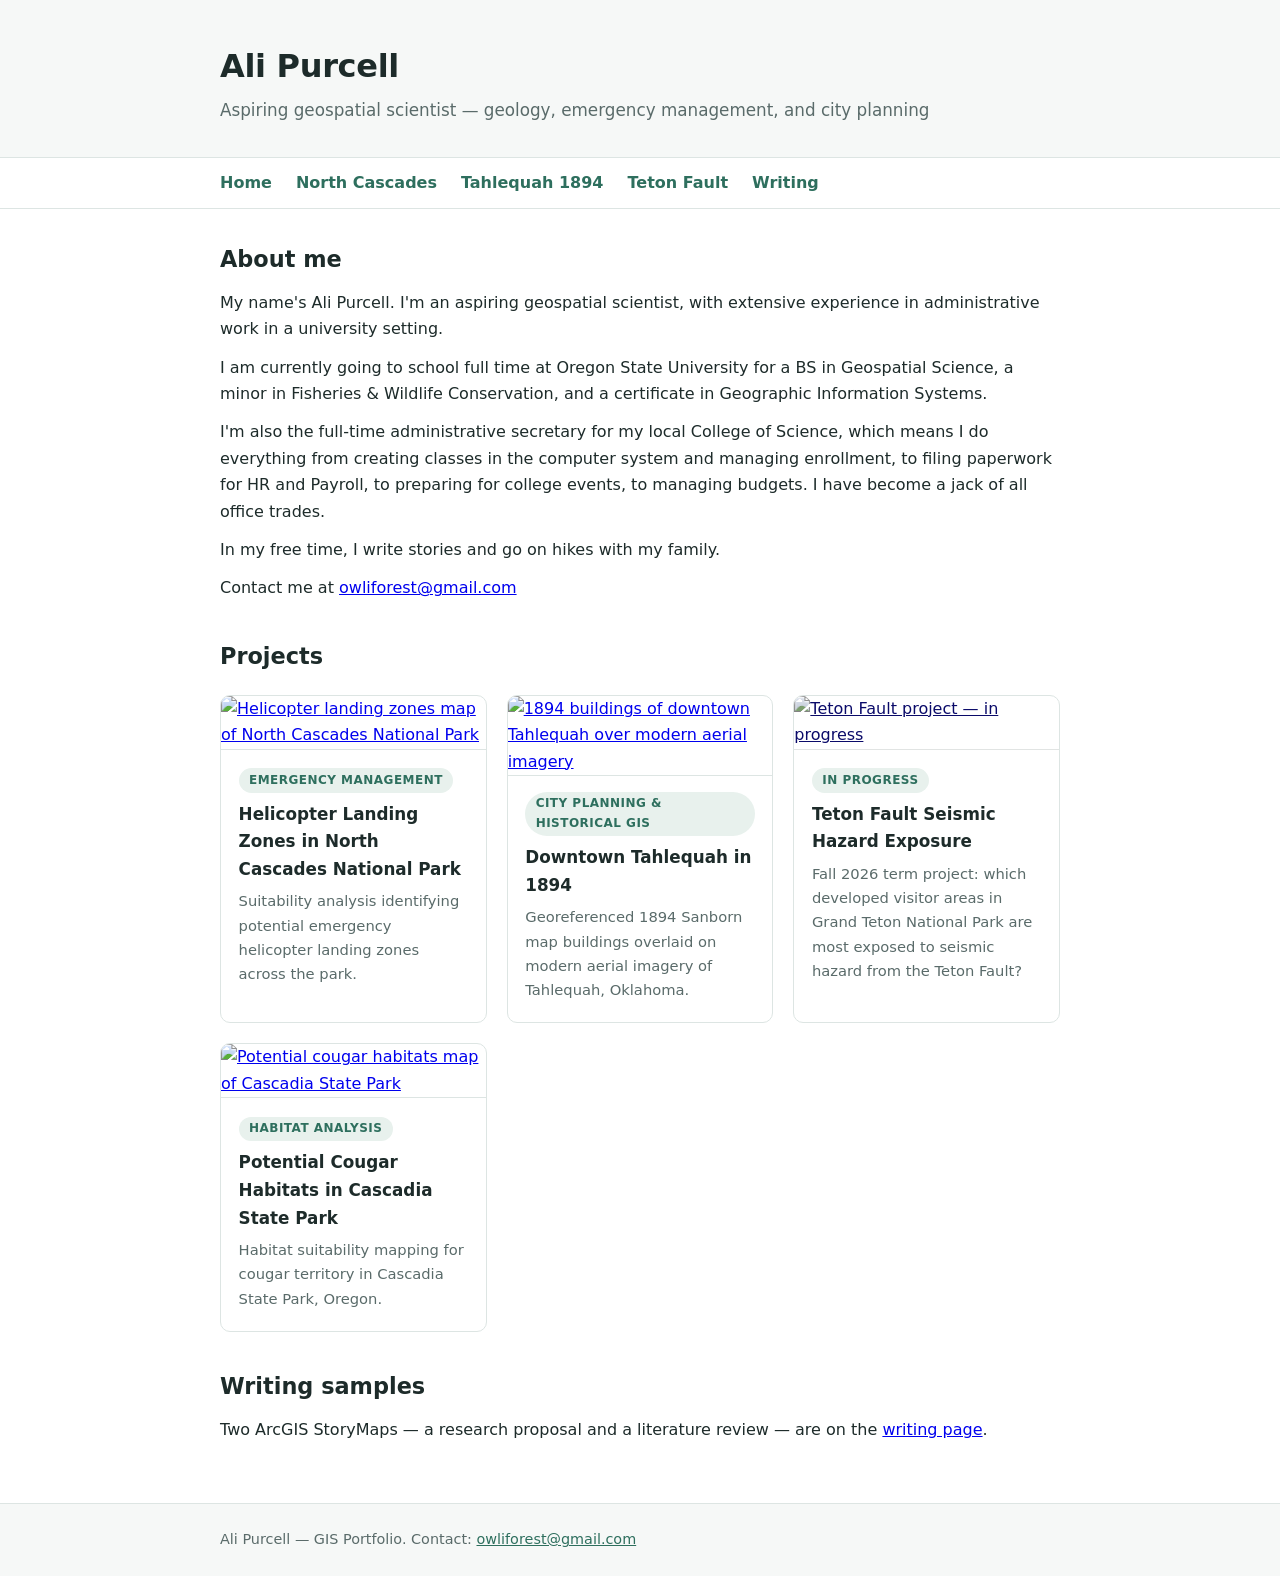
==== index.html @ c3bb5be9 "Add portfolio site pages and styles" ====
<!DOCTYPE html>
<html lang="en">
<head>
<meta charset="utf-8">
<meta name="viewport" content="width=device-width, initial-scale=1">
<title>Ali Purcell — GIS Portfolio</title>
<link rel="stylesheet" href="style.css">
</head>
<body>

<header class="site">
  <div class="wrap">
    <h1>Ali Purcell</h1>
    <p class="tagline">Aspiring geospatial scientist — geology, emergency management, and city planning</p>
  </div>
</header>

<nav>
  <div class="wrap">
    <a href="index.html">Home</a>
    <a href="projects/north-cascades.html">North Cascades</a>
    <a href="projects/tahlequah-1894.html">Tahlequah 1894</a>
    <a href="projects/teton-fault.html">Teton Fault</a>
    <a href="writing.html">Writing</a>
  </div>
</nav>

<main>
  <div class="wrap">

    <h2>About me</h2>
    <p>My name's Ali Purcell. I'm an aspiring geospatial scientist, with extensive experience in administrative work in a university setting.</p>
    <p>I am currently going to school full time at Oregon State University for a BS in Geospatial Science, a minor in Fisheries &amp; Wildlife Conservation, and a certificate in Geographic Information Systems.</p>
    <p>I'm also the full-time administrative secretary for my local College of Science, which means I do everything from creating classes in the computer system and managing enrollment, to filing paperwork for HR and Payroll, to preparing for college events, to managing budgets. I have become a jack of all office trades.</p>
    <p>In my free time, I write stories and go on hikes with my family.</p>
    <p>Contact me at <a href="mailto:owliforest@gmail.com">owliforest@gmail.com</a></p>

    <h2>Projects</h2>
    <div class="card-grid">

      <div class="card">
        <a href="projects/north-cascades.html"><img data-b64="images/north-cascades.jpg.b64" alt="Helicopter landing zones map of North Cascades National Park"></a>
        <div class="card-body">
          <span class="badge">Emergency management</span>
          <h3><a href="projects/north-cascades.html">Helicopter Landing Zones in North Cascades National Park</a></h3>
          <p>Suitability analysis identifying potential emergency helicopter landing zones across the park.</p>
        </div>
      </div>

      <div class="card">
        <a href="projects/tahlequah-1894.html"><img data-b64="images/tahlequah-1894.jpg.b64" alt="1894 buildings of downtown Tahlequah over modern aerial imagery"></a>
        <div class="card-body">
          <span class="badge">City planning &amp; historical GIS</span>
          <h3><a href="projects/tahlequah-1894.html">Downtown Tahlequah in 1894</a></h3>
          <p>Georeferenced 1894 Sanborn map buildings overlaid on modern aerial imagery of Tahlequah, Oklahoma.</p>
        </div>
      </div>

      <div class="card">
        <a href="projects/teton-fault.html"><img data-b64="images/north-cascades.jpg.b64" alt="Teton Fault project — in progress" style="object-position:center; filter:saturate(0.4);"></a>
        <div class="card-body">
          <span class="badge">In progress</span>
          <h3><a href="projects/teton-fault.html">Teton Fault Seismic Hazard Exposure</a></h3>
          <p>Fall 2026 term project: which developed visitor areas in Grand Teton National Park are most exposed to seismic hazard from the Teton Fault?</p>
        </div>
      </div>

      <div class="card">
        <a href="projects/cascadia-cougar.html"><img data-b64="images/cascadia-cougar.jpg.b64" alt="Potential cougar habitats map of Cascadia State Park"></a>
        <div class="card-body">
          <span class="badge">Habitat analysis</span>
          <h3><a href="projects/cascadia-cougar.html">Potential Cougar Habitats in Cascadia State Park</a></h3>
          <p>Habitat suitability mapping for cougar territory in Cascadia State Park, Oregon.</p>
        </div>
      </div>

    </div>

    <h2>Writing samples</h2>
    <p>Two ArcGIS StoryMaps — a research proposal and a literature review — are on the <a href="writing.html">writing page</a>.</p>

  </div>
</main>

<footer>
  <div class="wrap">
    Ali Purcell — GIS Portfolio. Contact: <a href="mailto:owliforest@gmail.com">owliforest@gmail.com</a>
  </div>
</footer>


<script>
document.querySelectorAll('img[data-b64]').forEach(function(img){
  fetch(img.getAttribute('data-b64')).then(function(r){return r.text();}).then(function(b64){
    img.src = 'data:image/jpeg;base64,' + b64;
  });
});
</script>

</body>
</html>
---- style.css ----
:root {
  --ink: #1d2b2a;
  --muted: #5a6b6a;
  --accent: #2e6f5e;
  --accent-light: #e8f1ed;
  --paper: #ffffff;
  --wash: #f6f8f7;
  --line: #dde5e3;
}

* { box-sizing: border-box; }

body {
  margin: 0;
  font-family: "Segoe UI", system-ui, -apple-system, Helvetica, Arial, sans-serif;
  color: var(--ink);
  background: var(--paper);
  line-height: 1.65;
}

.wrap {
  max-width: 880px;
  margin: 0 auto;
  padding: 0 1.25rem;
}

header.site {
  border-bottom: 1px solid var(--line);
  background: var(--wash);
}

header.site .wrap {
  padding-top: 2.5rem;
  padding-bottom: 2rem;
}

header.site h1 {
  margin: 0 0 0.25rem;
  font-size: 2rem;
  letter-spacing: -0.01em;
}

header.site .tagline {
  margin: 0;
  color: var(--muted);
  font-size: 1.05rem;
}

nav {
  border-bottom: 1px solid var(--line);
  background: var(--paper);
}

nav .wrap {
  display: flex;
  gap: 1.5rem;
  padding-top: 0.75rem;
  padding-bottom: 0.75rem;
  flex-wrap: wrap;
}

nav a {
  color: var(--accent);
  text-decoration: none;
  font-weight: 600;
}

nav a:hover { text-decoration: underline; }

main .wrap {
  padding-top: 2rem;
  padding-bottom: 3rem;
}

h2 {
  font-size: 1.4rem;
  margin-top: 2.25rem;
  margin-bottom: 0.5rem;
}

h2:first-child { margin-top: 0; }

p { margin: 0.75rem 0; }

.card-grid {
  display: grid;
  grid-template-columns: repeat(auto-fill, minmax(250px, 1fr));
  gap: 1.25rem;
  margin-top: 1.25rem;
}

.card {
  border: 1px solid var(--line);
  border-radius: 10px;
  overflow: hidden;
  background: var(--paper);
  display: flex;
  flex-direction: column;
}

.card img {
  width: 100%;
  height: 170px;
  object-fit: cover;
  object-position: top;
  border-bottom: 1px solid var(--line);
}

.card .card-body { padding: 1rem 1.1rem 1.25rem; }

.card h3 { margin: 0 0 0.35rem; font-size: 1.05rem; }

.card h3 a { color: var(--ink); text-decoration: none; }
.card h3 a:hover { color: var(--accent); }

.card p {
  margin: 0.35rem 0 0;
  font-size: 0.92rem;
  color: var(--muted);
}

.badge {
  display: inline-block;
  font-size: 0.75rem;
  font-weight: 700;
  text-transform: uppercase;
  letter-spacing: 0.04em;
  color: var(--accent);
  background: var(--accent-light);
  border-radius: 999px;
  padding: 0.15rem 0.65rem;
  margin-bottom: 0.5rem;
}

figure.map {
  margin: 1.5rem 0;
  border: 1px solid var(--line);
  border-radius: 10px;
  overflow: hidden;
  background: var(--wash);
}

figure.map img { width: 100%; display: block; }

figure.map figcaption {
  padding: 0.75rem 1rem;
  font-size: 0.88rem;
  color: var(--muted);
  border-top: 1px solid var(--line);
}

.meta {
  color: var(--muted);
  font-size: 0.92rem;
  margin-top: -0.25rem;
}

.placeholder {
  border: 1px dashed var(--line);
  border-radius: 10px;
  padding: 1rem 1.25rem;
  background: var(--wash);
  color: var(--muted);
  font-size: 0.95rem;
}

ul.clean { list-style: none; padding: 0; }
ul.clean li { margin: 0.9rem 0; }

ul.clean a { color: var(--accent); font-weight: 600; text-decoration: none; }
ul.clean a:hover { text-decoration: underline; }

footer {
  border-top: 1px solid var(--line);
  background: var(--wash);
  color: var(--muted);
  font-size: 0.9rem;
}

footer .wrap { padding-top: 1.5rem; padding-bottom: 1.5rem; }

footer a { color: var(--accent); }
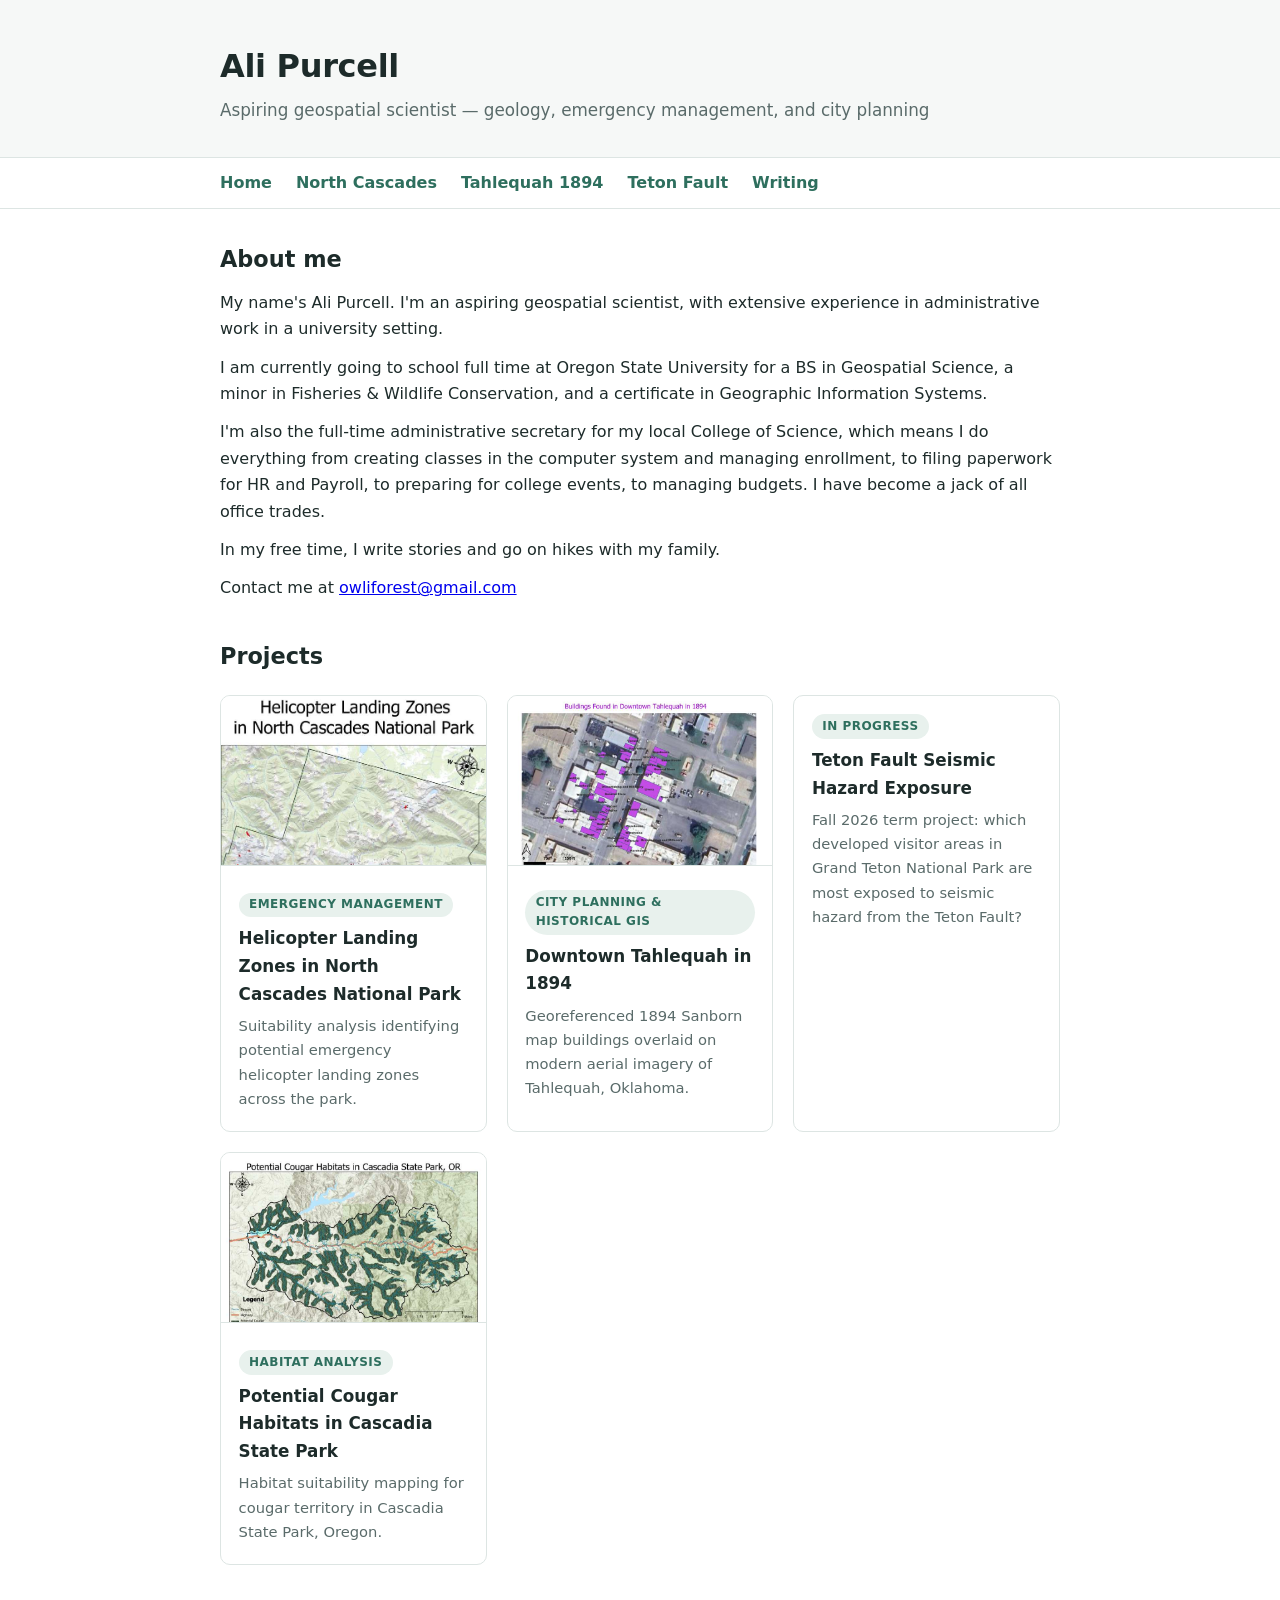
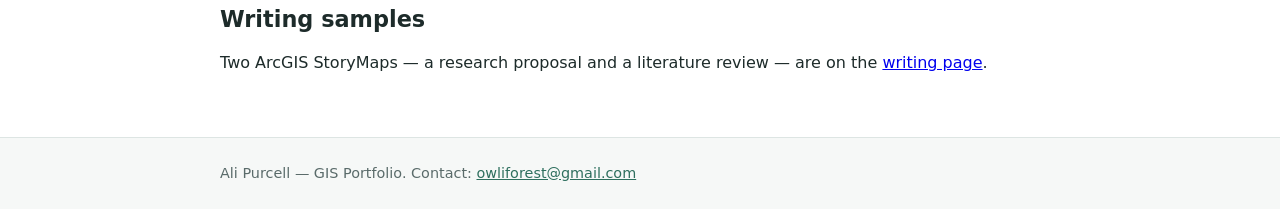
==== commit 6334fbd8: "Fix: remove placeholder HLZ image from Teton Fault card" ====
--- a/index.html
+++ b/index.html
@@ -57,7 +57,6 @@
       </div>
 
       <div class="card">
-        <a href="projects/teton-fault.html"><img data-b64="images/north-cascades.jpg.b64" alt="Teton Fault project — in progress" style="object-position:center; filter:saturate(0.4);"></a>
         <div class="card-body">
           <span class="badge">In progress</span>
           <h3><a href="projects/teton-fault.html">Teton Fault Seismic Hazard Exposure</a></h3>
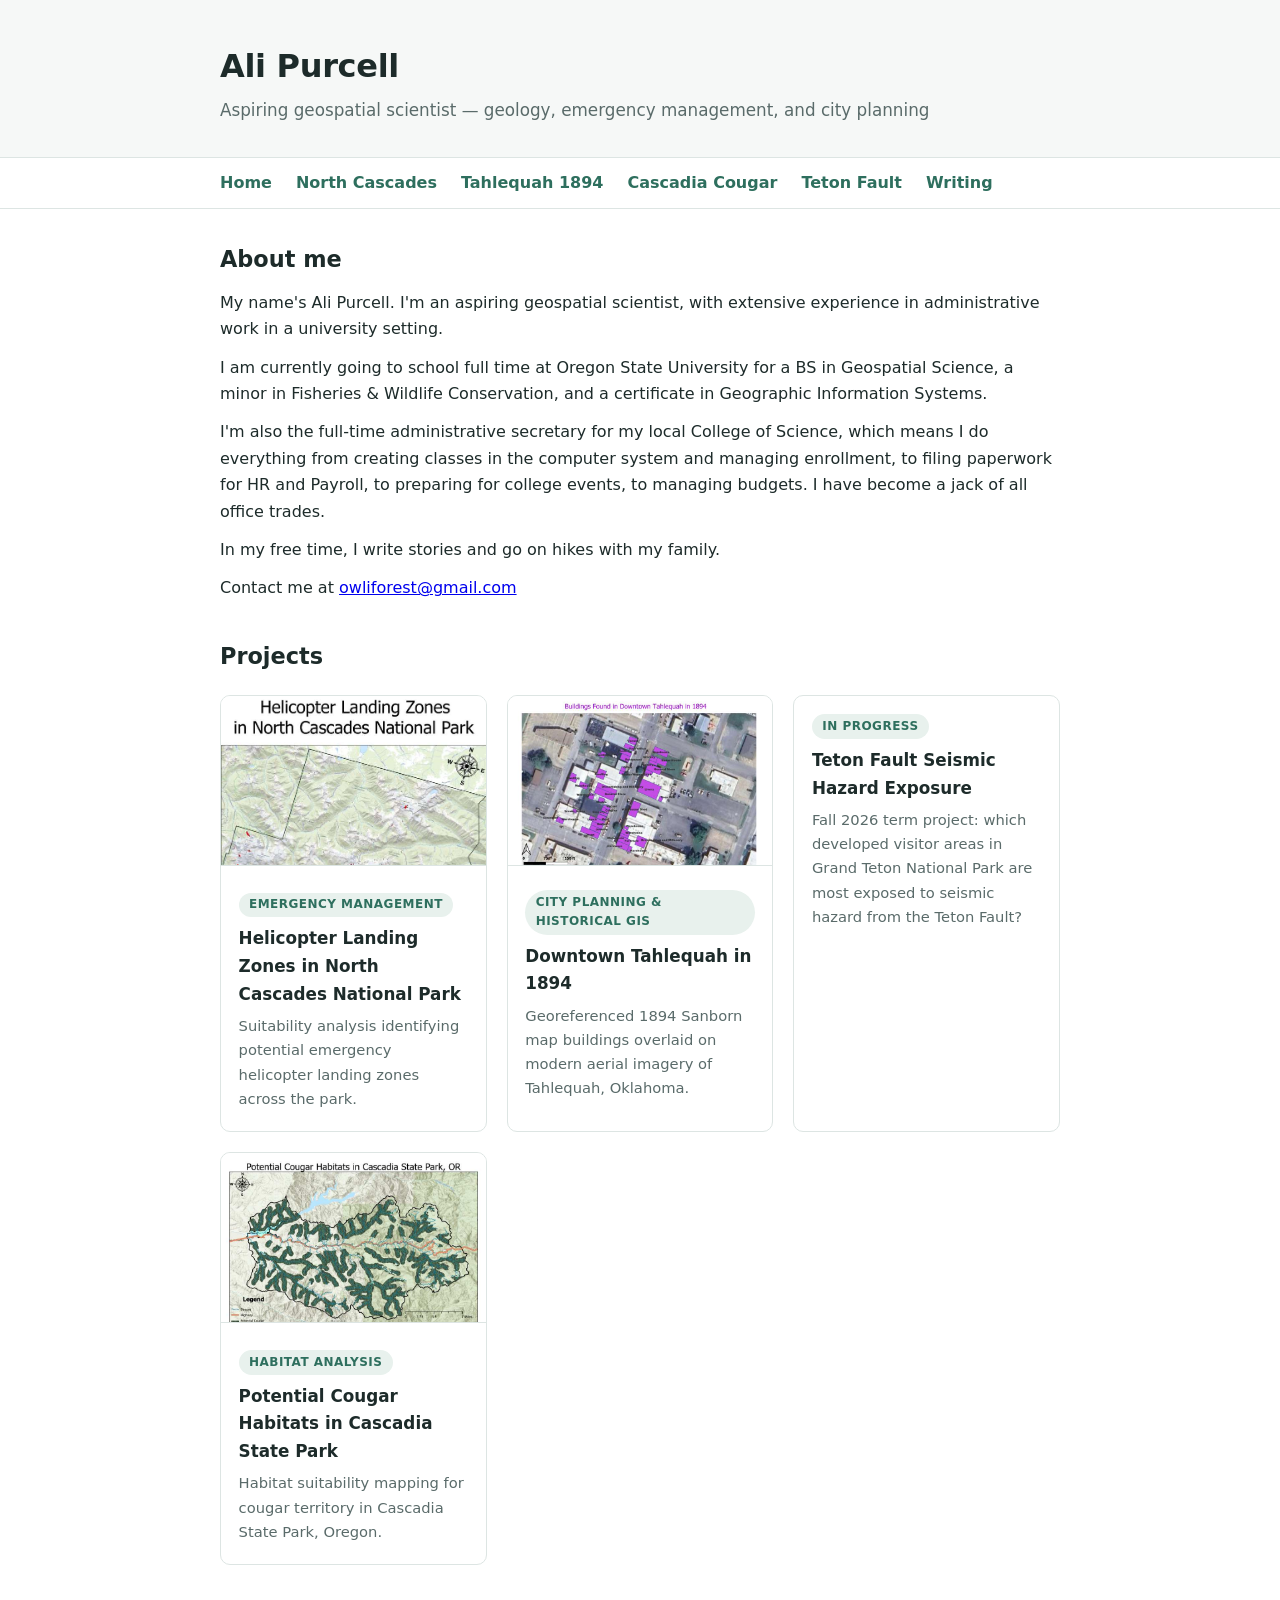
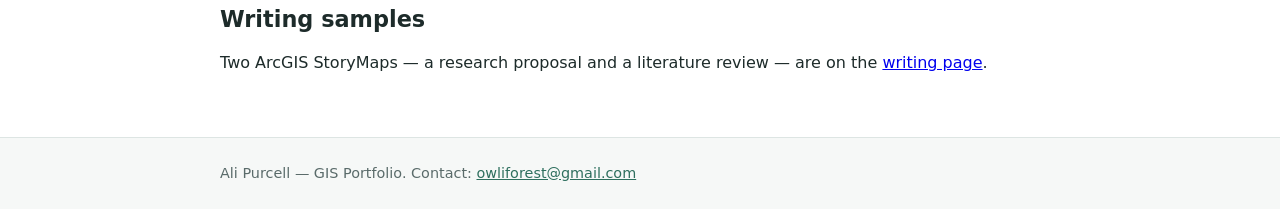
==== commit d09dcccb: "Add Cascadia Cougar nav tab; cache-bust corrected map images" ====
--- a/index.html
+++ b/index.html
@@ -20,6 +20,7 @@
     <a href="index.html">Home</a>
     <a href="projects/north-cascades.html">North Cascades</a>
     <a href="projects/tahlequah-1894.html">Tahlequah 1894</a>
+    <a href="projects/cascadia-cougar.html">Cascadia Cougar</a>
     <a href="projects/teton-fault.html">Teton Fault</a>
     <a href="writing.html">Writing</a>
   </div>
@@ -39,7 +40,7 @@
     <div class="card-grid">
 
       <div class="card">
-        <a href="projects/north-cascades.html"><img data-b64="images/north-cascades.jpg.b64" alt="Helicopter landing zones map of North Cascades National Park"></a>
+        <a href="projects/north-cascades.html"><img data-b64="images/north-cascades.jpg.b64?v=2" alt="Helicopter landing zones map of North Cascades National Park"></a>
         <div class="card-body">
           <span class="badge">Emergency management</span>
           <h3><a href="projects/north-cascades.html">Helicopter Landing Zones in North Cascades National Park</a></h3>
@@ -48,7 +49,7 @@
       </div>
 
       <div class="card">
-        <a href="projects/tahlequah-1894.html"><img data-b64="images/tahlequah-1894.jpg.b64" alt="1894 buildings of downtown Tahlequah over modern aerial imagery"></a>
+        <a href="projects/tahlequah-1894.html"><img data-b64="images/tahlequah-1894.jpg.b64?v=2" alt="1894 buildings of downtown Tahlequah over modern aerial imagery"></a>
         <div class="card-body">
           <span class="badge">City planning &amp; historical GIS</span>
           <h3><a href="projects/tahlequah-1894.html">Downtown Tahlequah in 1894</a></h3>
@@ -65,7 +66,7 @@
       </div>
 
       <div class="card">
-        <a href="projects/cascadia-cougar.html"><img data-b64="images/cascadia-cougar.jpg.b64" alt="Potential cougar habitats map of Cascadia State Park"></a>
+        <a href="projects/cascadia-cougar.html"><img data-b64="images/cascadia-cougar.jpg.b64?v=2" alt="Potential cougar habitats map of Cascadia State Park"></a>
         <div class="card-body">
           <span class="badge">Habitat analysis</span>
           <h3><a href="projects/cascadia-cougar.html">Potential Cougar Habitats in Cascadia State Park</a></h3>
